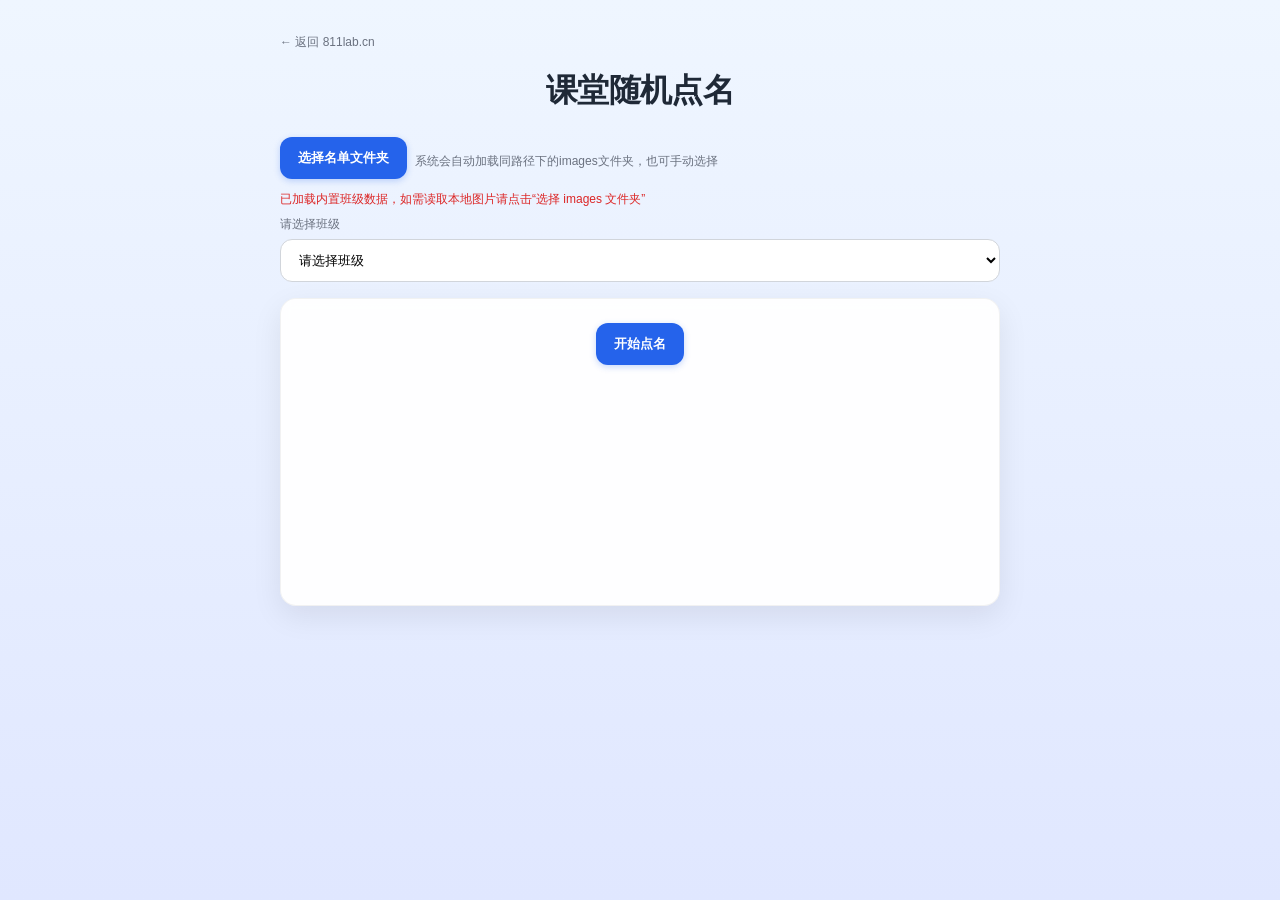
==== roll/index.html @ 6532fe44 "refactor: simplify site structure and expand bookshelf" ====
<!DOCTYPE html>
<html lang="zh-CN">
<head>
  <meta charset="UTF-8" />
  <meta name="viewport" content="width=device-width, initial-scale=1.0" />
  <title>课堂抽签 · 811lab.cn</title>
  <style>
    :root {
      --bg1: #eff6ff;
      --bg2: #e0e7ff;
      --card: #ffffffee;
      --text: #1f2937;
      --muted: #6b7280;
      --primary: #2563eb;
      --primary-dark: #1d4ed8;
    }
    html, body { margin: 0; padding: 0; }
    body {
      min-height: 100vh;
      background: linear-gradient(180deg, var(--bg1), var(--bg2));
      font-family: -apple-system, BlinkMacSystemFont, 'Segoe UI', Roboto, 'Helvetica Neue', Arial, 'Noto Sans', 'PingFang SC', 'Hiragino Sans GB', 'Microsoft YaHei', sans-serif;
      color: var(--text);
    }
    .container { max-width: 720px; margin: 0 auto; padding: 32px 16px; }
    h1 { text-align: center; font-size: 32px; font-weight: 800; margin: 0 0 24px; letter-spacing: -0.02em; }
    .select-block { margin-bottom: 16px; }
    .label { display: block; font-size: 12px; color: var(--muted); margin-bottom: 6px; }
    .select {
      width: 100%; padding: 12px 14px; border-radius: 12px; border: 1px solid #d1d5db; background: #fff;
      outline: none; transition: box-shadow .2s, border-color .2s;
    }
    .select:focus { border-color: var(--primary); box-shadow: 0 0 0 4px rgba(37, 99, 235, .15); }
    .hint { margin-top: 6px; font-size: 12px; color: var(--muted); }

    .card {
      background: var(--card); backdrop-filter: blur(6px);
      border-radius: 16px; padding: 24px; box-shadow: 0 10px 30px rgba(0,0,0,0.08);
      border: 1px solid rgba(0,0,0,0.05);
    }
    .center { display: flex; justify-content: center; }
    .btn {
      display: inline-flex; align-items: center; gap: 8px;
      background: var(--primary); color: #fff; padding: 12px 18px; border-radius: 12px; font-weight: 700;
      border: none; cursor: pointer; box-shadow: 0 2px 6px rgba(37, 99, 235, .25);
      transition: transform .1s ease, background .2s ease, box-shadow .2s ease;
    }
    .btn:hover { background: var(--primary-dark); }
    .btn:active { transform: scale(.98); }
    .btn:disabled { background: #9ca3af; cursor: not-allowed; box-shadow: none; }
    
    .avatar {
      width: 200px;
      height: 200px;
      object-fit: contain;
      object-position: center;
      display: block;
      margin: 0 auto;
      background: #fff;
      border: 1px solid #e5e7eb;
      border-radius: 8px;
      padding: 6px;
      box-shadow: none;
      transition: none;
    }
    .avatar:hover { transform: none; box-shadow: none; border-color: #e5e7eb; }
    .student-name { text-align: center; font-size: 20px; font-weight: 800; margin-top: 12px; }

    .fade-enter { opacity: 0; }
    .fade-enter-active { opacity: 1; transition: opacity .3s ease; }
  </style>
</head>
<body>
  <div class="container">
    <a href="../" style="display:inline-block; margin-bottom: 18px; color: var(--muted); font-size: 12px; text-decoration: none;">← 返回 811lab.cn</a>
    <h1>课堂随机点名</h1>

    <div class="select-block">
      <div style="display:flex; gap:8px; align-items:center; margin-bottom: 12px;">
        <button id="genBtn" class="btn" type="button">选择名单文件夹</button>
        <input id="dirPicker" type="file" webkitdirectory directory multiple style="display:none;" />
        <span class="hint">系统会自动加载同路径下的images文件夹，也可手动选择</span>
      </div>
      <div id="statusHint" class="hint" style="margin-bottom: 8px; font-weight: 500;">正在检查本地文件...</div>
      <label class="label">请选择班级</label>
      <select id="classSelect" class="select">
        <option value="">请选择班级</option>
      </select>
      <div id="classHint" class="hint"></div>
    </div>

    <div class="card">
      <div class="center" style="margin-bottom: 16px;">
        <button id="pickBtn" class="btn" disabled>
          <span id="btnIdle">开始点名</span>
          <span id="btnBusy" style="display:none;">正在抽取...</span>
        </button>
      </div>

      <div id="result" style="text-align:center; min-height: 200px;"></div>
    </div>
  </div>

  <script src="classes.js"></script>
</body>
</html>
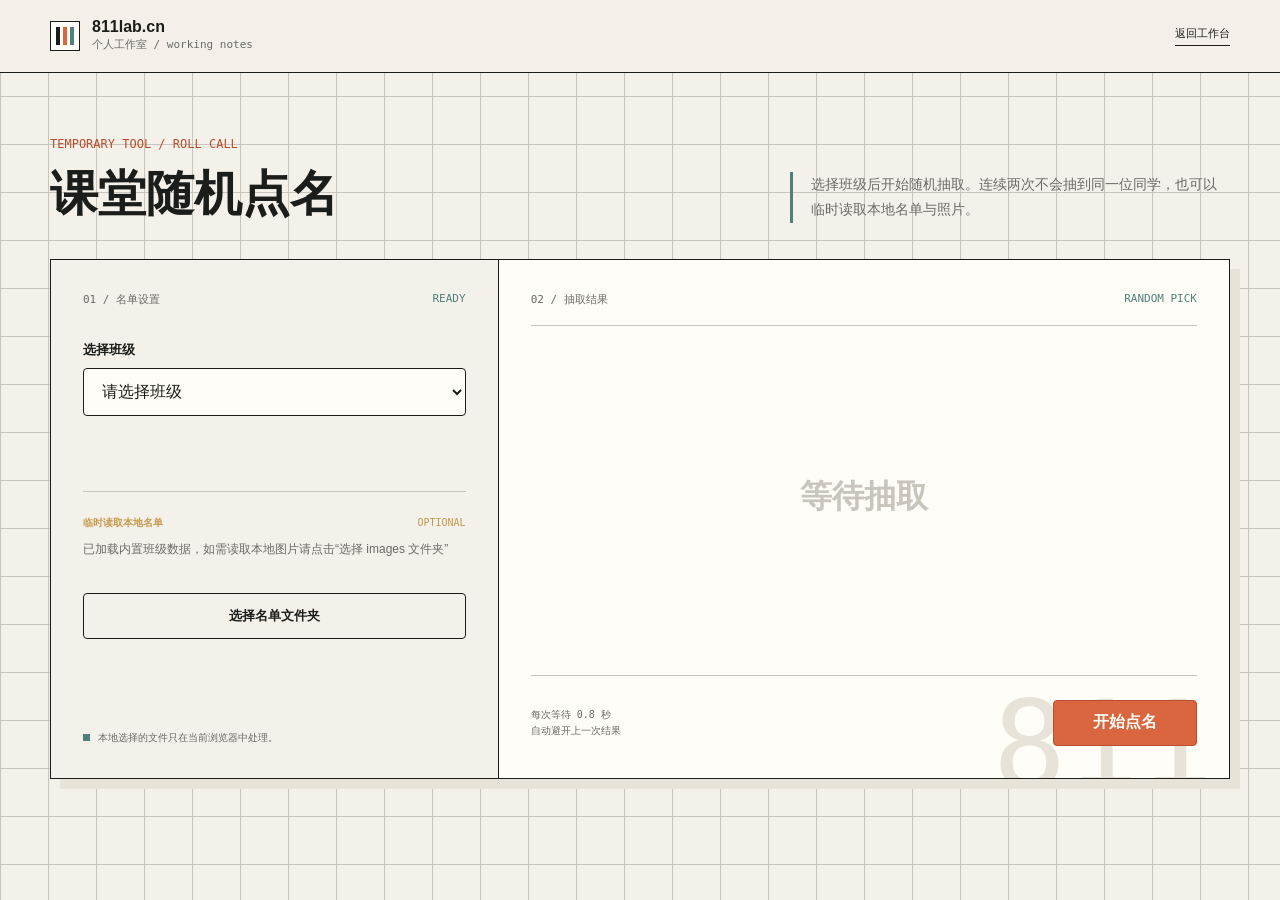
==== commit e59b48f3: "style: refresh classroom roll call" ====
--- a/roll/index.html
+++ b/roll/index.html
@@ -1,104 +1,600 @@
 <!DOCTYPE html>
 <html lang="zh-CN">
 <head>
-  <meta charset="UTF-8" />
-  <meta name="viewport" content="width=device-width, initial-scale=1.0" />
-  <title>课堂抽签 · 811lab.cn</title>
+  <meta charset="UTF-8">
+  <meta name="viewport" content="width=device-width, initial-scale=1.0">
+  <meta name="description" content="811lab 课堂随机点名工具">
+  <title>课堂随机点名 · 811lab.cn</title>
+  <link rel="preconnect" href="https://miaoda.feishu.cn">
+  <link rel="stylesheet" href="https://miaoda.feishu.cn/fonts/css2?family=DM+Mono:wght@400;500&family=Space+Grotesk:wght@500;600;700&family=Noto+Serif+SC:wght@600;700&display=swap">
   <style>
     :root {
-      --bg1: #eff6ff;
-      --bg2: #e0e7ff;
-      --card: #ffffffee;
-      --text: #1f2937;
-      --muted: #6b7280;
-      --primary: #2563eb;
-      --primary-dark: #1d4ed8;
-    }
-    html, body { margin: 0; padding: 0; }
+      --paper: #f4f1ea;
+      --paper-deep: #e8e3d9;
+      --ink: #1b1d1b;
+      --muted: #696b66;
+      --line: #c9c5bc;
+      --orange: #da663f;
+      --orange-dark: #b94f2d;
+      --teal: #4e8179;
+      --blue: #446a86;
+      --gold: #c59a4e;
+      --white: #fffdf8;
+      --mono: "DM Mono", "SFMono-Regular", Consolas, monospace;
+      --sans: "Space Grotesk", "PingFang SC", "Microsoft YaHei", sans-serif;
+      --serif: "Noto Serif SC", "Songti SC", serif;
+    }
+
+    * {
+      box-sizing: border-box;
+    }
+
+    html {
+      min-width: 320px;
+      background: var(--paper);
+    }
+
     body {
       min-height: 100vh;
-      background: linear-gradient(180deg, var(--bg1), var(--bg2));
-      font-family: -apple-system, BlinkMacSystemFont, 'Segoe UI', Roboto, 'Helvetica Neue', Arial, 'Noto Sans', 'PingFang SC', 'Hiragino Sans GB', 'Microsoft YaHei', sans-serif;
-      color: var(--text);
-    }
-    .container { max-width: 720px; margin: 0 auto; padding: 32px 16px; }
-    h1 { text-align: center; font-size: 32px; font-weight: 800; margin: 0 0 24px; letter-spacing: -0.02em; }
-    .select-block { margin-bottom: 16px; }
-    .label { display: block; font-size: 12px; color: var(--muted); margin-bottom: 6px; }
+      margin: 0;
+      color: var(--ink);
+      background:
+        linear-gradient(var(--line) 1px, transparent 1px),
+        linear-gradient(90deg, var(--line) 1px, transparent 1px),
+        var(--paper);
+      background-size: 48px 48px;
+      font-family: var(--sans);
+    }
+
+    button,
+    select,
+    input {
+      font: inherit;
+    }
+
+    button,
+    select {
+      letter-spacing: 0;
+    }
+
+    button:focus-visible,
+    select:focus-visible,
+    a:focus-visible {
+      outline: 3px solid rgba(68, 106, 134, 0.32);
+      outline-offset: 3px;
+    }
+
+    .site-bar {
+      border-bottom: 1px solid var(--ink);
+      background: rgba(244, 241, 234, 0.96);
+    }
+
+    .site-bar-inner {
+      width: min(1180px, calc(100% - 40px));
+      min-height: 72px;
+      margin: 0 auto;
+      display: flex;
+      align-items: center;
+      justify-content: space-between;
+      gap: 24px;
+    }
+
+    .brand {
+      color: var(--ink);
+      text-decoration: none;
+      display: inline-flex;
+      align-items: center;
+      gap: 12px;
+    }
+
+    .brand-mark {
+      width: 30px;
+      height: 30px;
+      border: 1px solid var(--ink);
+      display: grid;
+      grid-template-columns: repeat(3, 1fr);
+      gap: 3px;
+      padding: 5px;
+      background: var(--white);
+    }
+
+    .brand-mark span {
+      background: var(--ink);
+    }
+
+    .brand-mark span:nth-child(2) {
+      background: var(--orange);
+    }
+
+    .brand-mark span:nth-child(3) {
+      background: var(--teal);
+    }
+
+    .brand-copy {
+      display: grid;
+      gap: 2px;
+    }
+
+    .brand-copy strong {
+      font-size: 16px;
+      line-height: 1;
+    }
+
+    .brand-copy small,
+    .back-link {
+      color: var(--muted);
+      font-family: var(--mono);
+      font-size: 11px;
+      line-height: 1.4;
+    }
+
+    .back-link {
+      color: var(--ink);
+      text-decoration: none;
+      border-bottom: 1px solid var(--ink);
+      padding-bottom: 3px;
+    }
+
+    .back-link:hover {
+      color: var(--orange-dark);
+      border-color: var(--orange-dark);
+    }
+
+    .page-shell {
+      width: min(1180px, calc(100% - 40px));
+      margin: 0 auto;
+      padding: 64px 0 72px;
+    }
+
+    .page-heading {
+      display: grid;
+      grid-template-columns: minmax(0, 1fr) minmax(260px, 440px);
+      align-items: end;
+      gap: 48px;
+      margin-bottom: 36px;
+    }
+
+    .eyebrow {
+      margin: 0 0 14px;
+      color: var(--orange-dark);
+      font-family: var(--mono);
+      font-size: 12px;
+      font-weight: 500;
+      text-transform: uppercase;
+    }
+
+    h1 {
+      margin: 0;
+      font-family: var(--serif);
+      font-size: 48px;
+      line-height: 1.2;
+      letter-spacing: 0;
+    }
+
+    .heading-note {
+      margin: 0;
+      padding-left: 18px;
+      border-left: 3px solid var(--teal);
+      color: var(--muted);
+      font-size: 14px;
+      line-height: 1.8;
+    }
+
+    .tool-frame {
+      display: grid;
+      grid-template-columns: minmax(280px, 0.76fr) minmax(360px, 1.24fr);
+      min-height: 520px;
+      border: 1px solid var(--ink);
+      background: var(--white);
+      box-shadow: 10px 10px 0 var(--paper-deep);
+    }
+
+    .control-panel,
+    .result-panel {
+      min-width: 0;
+      padding: 32px;
+    }
+
+    .control-panel {
+      display: flex;
+      flex-direction: column;
+      border-right: 1px solid var(--ink);
+      background: var(--paper);
+    }
+
+    .panel-index {
+      display: flex;
+      justify-content: space-between;
+      gap: 16px;
+      margin-bottom: 34px;
+      color: var(--muted);
+      font-family: var(--mono);
+      font-size: 11px;
+      text-transform: uppercase;
+    }
+
+    .panel-index span:last-child {
+      color: var(--teal);
+    }
+
+    .field-label {
+      display: block;
+      margin-bottom: 9px;
+      font-size: 13px;
+      font-weight: 600;
+    }
+
     .select {
-      width: 100%; padding: 12px 14px; border-radius: 12px; border: 1px solid #d1d5db; background: #fff;
-      outline: none; transition: box-shadow .2s, border-color .2s;
-    }
-    .select:focus { border-color: var(--primary); box-shadow: 0 0 0 4px rgba(37, 99, 235, .15); }
-    .hint { margin-top: 6px; font-size: 12px; color: var(--muted); }
-
-    .card {
-      background: var(--card); backdrop-filter: blur(6px);
-      border-radius: 16px; padding: 24px; box-shadow: 0 10px 30px rgba(0,0,0,0.08);
-      border: 1px solid rgba(0,0,0,0.05);
-    }
-    .center { display: flex; justify-content: center; }
+      width: 100%;
+      min-height: 48px;
+      padding: 0 42px 0 14px;
+      color: var(--ink);
+      border: 1px solid var(--ink);
+      border-radius: 4px;
+      background: var(--white);
+      cursor: pointer;
+    }
+
+    .select:hover {
+      border-color: var(--blue);
+    }
+
+    .hint {
+      color: var(--muted);
+      font-size: 12px;
+      line-height: 1.65;
+    }
+
+    #classHint {
+      min-height: 40px;
+      margin-top: 9px;
+    }
+
+    .local-data {
+      margin-top: 26px;
+      padding-top: 24px;
+      border-top: 1px solid var(--line);
+    }
+
+    .local-data-head {
+      display: flex;
+      align-items: baseline;
+      justify-content: space-between;
+      gap: 12px;
+      margin-bottom: 10px;
+    }
+
+    .local-data-head .field-label {
+      margin: 0;
+    }
+
+    .local-data-head span {
+      color: var(--gold);
+      font-family: var(--mono);
+      font-size: 10px;
+    }
+
+    #statusHint {
+      min-height: 39px;
+      margin: 0 0 14px;
+      color: var(--muted) !important;
+    }
+
     .btn {
-      display: inline-flex; align-items: center; gap: 8px;
-      background: var(--primary); color: #fff; padding: 12px 18px; border-radius: 12px; font-weight: 700;
-      border: none; cursor: pointer; box-shadow: 0 2px 6px rgba(37, 99, 235, .25);
-      transition: transform .1s ease, background .2s ease, box-shadow .2s ease;
-    }
-    .btn:hover { background: var(--primary-dark); }
-    .btn:active { transform: scale(.98); }
-    .btn:disabled { background: #9ca3af; cursor: not-allowed; box-shadow: none; }
-    
+      min-height: 46px;
+      border: 1px solid var(--ink);
+      border-radius: 4px;
+      cursor: pointer;
+      transition: background-color 160ms ease, color 160ms ease, border-color 160ms ease, transform 120ms ease;
+    }
+
+    .btn:active {
+      transform: translateY(1px);
+    }
+
+    .btn-secondary {
+      width: 100%;
+      color: var(--ink);
+      background: transparent;
+      font-size: 13px;
+      font-weight: 600;
+    }
+
+    .btn-secondary:hover {
+      color: var(--white);
+      background: var(--ink);
+    }
+
+    .privacy-note {
+      margin: auto 0 0;
+      padding-top: 28px;
+      color: var(--muted);
+      font-family: var(--mono);
+      font-size: 10px;
+      line-height: 1.7;
+    }
+
+    .privacy-note::before {
+      content: "";
+      display: inline-block;
+      width: 7px;
+      height: 7px;
+      margin-right: 8px;
+      background: var(--teal);
+    }
+
+    .result-panel {
+      display: flex;
+      flex-direction: column;
+      position: relative;
+      overflow: hidden;
+    }
+
+    .result-panel::after {
+      content: "811";
+      position: absolute;
+      right: 16px;
+      bottom: -28px;
+      color: var(--paper-deep);
+      font-family: var(--mono);
+      font-size: 122px;
+      font-weight: 500;
+      line-height: 1;
+      pointer-events: none;
+    }
+
+    .result-panel .panel-index {
+      position: relative;
+      z-index: 1;
+      margin-bottom: 18px;
+    }
+
+    .result-stage {
+      min-height: 342px;
+      flex: 1;
+      display: grid;
+      place-items: center;
+      position: relative;
+      z-index: 1;
+      padding: 18px 0 24px;
+      border-top: 1px solid var(--line);
+      border-bottom: 1px solid var(--line);
+    }
+
+    #result {
+      width: 100%;
+      min-height: 274px;
+      display: grid;
+      place-items: center;
+      text-align: center;
+    }
+
+    #result:empty::before {
+      content: "等待抽取";
+      color: var(--line);
+      font-family: var(--serif);
+      font-size: 32px;
+      font-weight: 600;
+    }
+
     .avatar {
-      width: 200px;
-      height: 200px;
+      width: 220px;
+      height: 220px;
+      display: block;
+      margin: 0 auto;
+      padding: 7px;
       object-fit: contain;
       object-position: center;
-      display: block;
-      margin: 0 auto;
-      background: #fff;
-      border: 1px solid #e5e7eb;
-      border-radius: 8px;
-      padding: 6px;
-      box-shadow: none;
-      transition: none;
-    }
-    .avatar:hover { transform: none; box-shadow: none; border-color: #e5e7eb; }
-    .student-name { text-align: center; font-size: 20px; font-weight: 800; margin-top: 12px; }
-
-    .fade-enter { opacity: 0; }
-    .fade-enter-active { opacity: 1; transition: opacity .3s ease; }
+      border: 1px solid var(--ink);
+      border-radius: 4px;
+      background: var(--white);
+      box-shadow: 7px 7px 0 var(--paper-deep);
+    }
+
+    .student-name {
+      margin-top: 20px;
+      font-family: var(--serif);
+      font-size: 26px;
+      font-weight: 700;
+      line-height: 1.3;
+      text-align: center;
+    }
+
+    .fade-enter {
+      opacity: 0;
+    }
+
+    .fade-enter-active {
+      opacity: 1;
+      transition: opacity 300ms ease;
+    }
+
+    .action-row {
+      display: flex;
+      align-items: center;
+      justify-content: space-between;
+      gap: 20px;
+      padding-top: 24px;
+      position: relative;
+      z-index: 1;
+    }
+
+    .action-note {
+      margin: 0;
+      color: var(--muted);
+      font-family: var(--mono);
+      font-size: 10px;
+      line-height: 1.6;
+    }
+
+    .btn-primary {
+      min-width: 144px;
+      padding: 0 20px;
+      color: var(--white);
+      border-color: var(--orange-dark);
+      background: var(--orange);
+      font-weight: 700;
+    }
+
+    .btn-primary:hover:not(:disabled) {
+      background: var(--orange-dark);
+    }
+
+    .btn-primary:disabled {
+      color: #8b8c87;
+      border-color: var(--line);
+      background: var(--paper-deep);
+      cursor: not-allowed;
+    }
+
+    @media (max-width: 820px) {
+      .page-heading {
+        grid-template-columns: 1fr;
+        gap: 22px;
+      }
+
+      h1 {
+        font-size: 40px;
+      }
+
+      .tool-frame {
+        grid-template-columns: 1fr;
+      }
+
+      .control-panel {
+        border-right: 0;
+        border-bottom: 1px solid var(--ink);
+      }
+
+      .privacy-note {
+        margin-top: 24px;
+      }
+    }
+
+    @media (max-width: 540px) {
+      .site-bar-inner,
+      .page-shell {
+        width: min(100% - 24px, 1180px);
+      }
+
+      .site-bar-inner {
+        min-height: 64px;
+      }
+
+      .brand-copy small {
+        display: none;
+      }
+
+      .page-shell {
+        padding: 40px 0 52px;
+      }
+
+      h1 {
+        font-size: 34px;
+      }
+
+      .heading-note {
+        font-size: 13px;
+      }
+
+      .control-panel,
+      .result-panel {
+        padding: 24px 18px;
+      }
+
+      .panel-index {
+        margin-bottom: 24px;
+      }
+
+      .result-stage {
+        min-height: 330px;
+      }
+
+      .avatar {
+        width: min(210px, calc(100vw - 88px));
+        height: min(210px, calc(100vw - 88px));
+      }
+
+      .action-row {
+        align-items: stretch;
+        flex-direction: column;
+      }
+
+      .btn-primary {
+        width: 100%;
+      }
+    }
+
+    @media (prefers-reduced-motion: reduce) {
+      *,
+      *::before,
+      *::after {
+        scroll-behavior: auto !important;
+        transition-duration: 0.01ms !important;
+      }
+    }
   </style>
 </head>
 <body>
-  <div class="container">
-    <a href="../" style="display:inline-block; margin-bottom: 18px; color: var(--muted); font-size: 12px; text-decoration: none;">← 返回 811lab.cn</a>
-    <h1>课堂随机点名</h1>
-
-    <div class="select-block">
-      <div style="display:flex; gap:8px; align-items:center; margin-bottom: 12px;">
-        <button id="genBtn" class="btn" type="button">选择名单文件夹</button>
-        <input id="dirPicker" type="file" webkitdirectory directory multiple style="display:none;" />
-        <span class="hint">系统会自动加载同路径下的images文件夹，也可手动选择</span>
+  <header class="site-bar">
+    <div class="site-bar-inner">
+      <a class="brand" href="../" aria-label="返回 811lab.cn 首页">
+        <span class="brand-mark" aria-hidden="true"><span></span><span></span><span></span></span>
+        <span class="brand-copy"><strong>811lab.cn</strong><small>个人工作室 / working notes</small></span>
+      </a>
+      <a class="back-link" href="../">返回工作台</a>
+    </div>
+  </header>
+
+  <main class="page-shell">
+    <section class="page-heading" aria-labelledby="page-title">
+      <div>
+        <p class="eyebrow">TEMPORARY TOOL / ROLL CALL</p>
+        <h1 id="page-title">课堂随机点名</h1>
       </div>
-      <div id="statusHint" class="hint" style="margin-bottom: 8px; font-weight: 500;">正在检查本地文件...</div>
-      <label class="label">请选择班级</label>
-      <select id="classSelect" class="select">
-        <option value="">请选择班级</option>
-      </select>
-      <div id="classHint" class="hint"></div>
-    </div>
-
-    <div class="card">
-      <div class="center" style="margin-bottom: 16px;">
-        <button id="pickBtn" class="btn" disabled>
-          <span id="btnIdle">开始点名</span>
-          <span id="btnBusy" style="display:none;">正在抽取...</span>
-        </button>
+      <p class="heading-note">选择班级后开始随机抽取。连续两次不会抽到同一位同学，也可以临时读取本地名单与照片。</p>
+    </section>
+
+    <section class="tool-frame" aria-label="随机点名工具">
+      <div class="control-panel">
+        <div class="panel-index"><span>01 / 名单设置</span><span>READY</span></div>
+
+        <div class="select-block">
+          <label class="field-label" for="classSelect">选择班级</label>
+          <select id="classSelect" class="select">
+            <option value="">请选择班级</option>
+          </select>
+          <div id="classHint" class="hint" aria-live="polite"></div>
+        </div>
+
+        <div class="local-data">
+          <div class="local-data-head">
+            <span class="field-label">临时读取本地名单</span>
+            <span>OPTIONAL</span>
+          </div>
+          <div id="statusHint" class="hint" aria-live="polite">正在检查本地文件...</div>
+          <button id="genBtn" class="btn btn-secondary" type="button">选择名单文件夹</button>
+          <input id="dirPicker" type="file" webkitdirectory directory multiple hidden>
+        </div>
+
+        <p class="privacy-note">本地选择的文件只在当前浏览器中处理。</p>
       </div>
 
-      <div id="result" style="text-align:center; min-height: 200px;"></div>
-    </div>
-  </div>
+      <div class="result-panel">
+        <div class="panel-index"><span>02 / 抽取结果</span><span>RANDOM PICK</span></div>
+        <div class="result-stage">
+          <div id="result" aria-live="polite"></div>
+        </div>
+        <div class="action-row">
+          <p class="action-note">每次等待 0.8 秒<br>自动避开上一次结果</p>
+          <button id="pickBtn" class="btn btn-primary" type="button" disabled>
+            <span id="btnIdle">开始点名</span>
+            <span id="btnBusy" style="display: none;">正在抽取...</span>
+          </button>
+        </div>
+      </div>
+    </section>
+  </main>
 
   <script src="classes.js"></script>
 </body>
